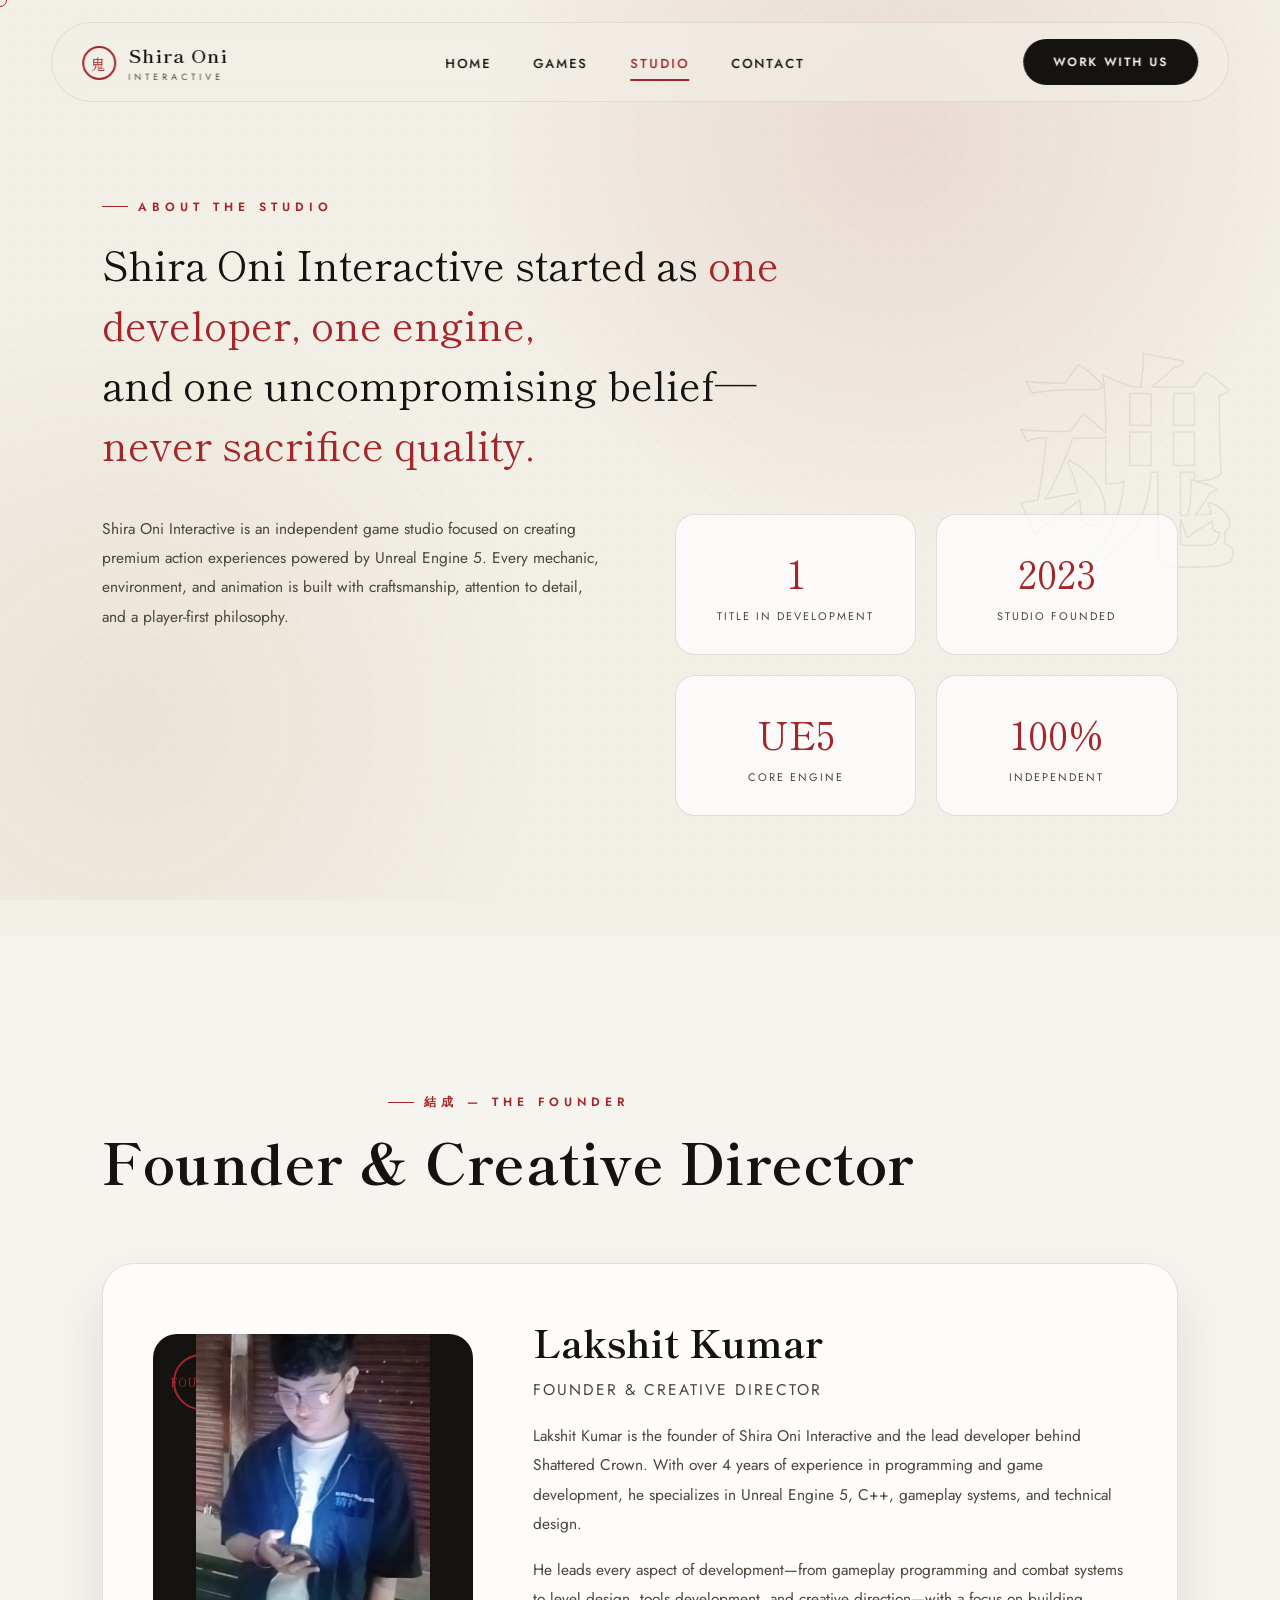
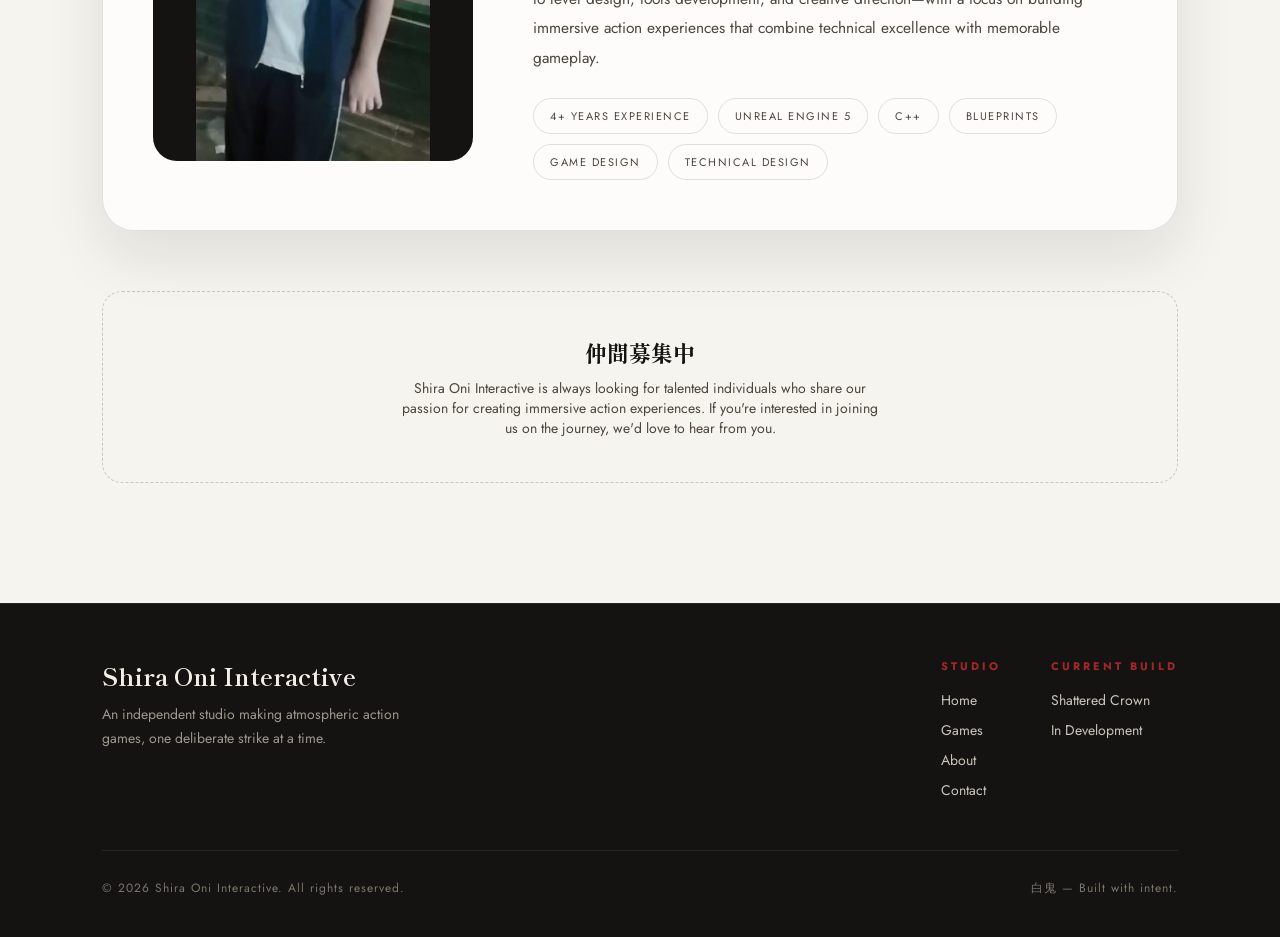
==== about.html @ ad3a768a "Add files via upload" ====
<!DOCTYPE html>
<html lang="en">
<head>
<meta charset="UTF-8">
<meta http-equiv="X-UA-Compatible" content="IE=edge">
<meta name="viewport" content="width=device-width, initial-scale=1.0">
<title>Studio — Shira Oni Interactive</title>
<meta name="description" content="The story of Shira Oni Interactive and its founder.">
<link rel="stylesheet" href="style.css">
</head>
<body>

  <div id="loader">
    <div class="seal-mark">鬼</div>
    <p>Reading the Scroll</p>
  </div>

  <div id="petals"></div>

  <div class="background">
    <div class="wash"></div>
    <div class="wash two"></div>
    <div class="vertical-kanji">魂</div>
  </div>

  <header>
    <nav>
      <a href="index.html" class="logo">
        <span class="mark">鬼</span>
        <div>
          <h2>Shira Oni</h2>
          <span>Interactive</span>
        </div>
      </a>
      <ul>
        <li><a href="index.html">Home</a></li>
        <li><a href="games.html">Games</a></li>
        <li><a href="about.html">Studio</a></li>
        <li><a href="contact.html">Contact</a></li>
      </ul>
      <a href="contact.html" class="hire-btn">Work With Us</a>
      <div class="menu">☰</div>
    </nav>
  </header>

  <!-- Studio intro -->
<section class="about-hero">
    <span class="eyebrow">ABOUT THE STUDIO</span>

    <p class="lede">
        Shira Oni Interactive started as
        <span class="accent">one developer, one engine,</span><br>
        and one uncompromising belief—<br>
        <span class="accent">never sacrifice quality.</span>
    </p>
</section>

  <section style="padding-top:0;">
    <div class="story">
      <div class="story-text stamp-wrap seal-reveal">
        <p>
            Shira Oni Interactive is an independent game studio focused on
          creating premium action experiences powered by Unreal Engine 5.
          Every mechanic, environment, and animation is built with
          craftsmanship, attention to detail, and a player-first philosophy.
        
      </div>

      <div class="story-figures seal-reveal">
        <div class="figure">
          <div class="value">1</div>
          <div class="label">Title In Development</div>
        </div>
        <div class="figure">
          <div class="value">2023</div>
          <div class="label">Studio Founded</div>
        </div>
        <div class="figure">
          <div class="value">UE5</div>
          <div class="label">Core Engine</div>
        </div>
        <div class="figure">
          <div class="value">100%</div>
          <div class="label">Independent</div>
        </div>
      </div>
    </div>
  </section>

  <!-- Founder -->
  <section class="founder" id="team">
    <div class="stamp-wrap seal-reveal">
      <div class="title center">
        <span class="eyebrow" style="justify-content:center">結成 — The Founder</span>
        <h2>Founder & Creative Director</h2>
      </div>
    </div>

 <div class="founder-card seal-reveal">
  <div class="founder-portrait">
    <span class="ring">FOUNDER</span>
    <img src="My.jpeg" alt="Portrait of Lakshit Kumar">
  </div>

  <div class="founder-info">
    <h3>Lakshit Kumar</h3>
    <p class="founder-role">Founder &amp; Creative Director</p>

    <p>
      Lakshit Kumar is the founder of Shira Oni Interactive and the lead developer behind
      <span class="accent">Shattered Crown</span>. With over
      <span class="accent">4 years of experience</span> in programming and game development,
      he specializes in Unreal Engine 5, C++, gameplay systems, and technical design.
    </p>

    <p>
      He leads every aspect of development—from gameplay programming and combat systems
      to level design, tools development, and creative direction—with a focus on building
      immersive action experiences that combine technical excellence with memorable gameplay.
    </p>

    <div class="founder-tags">
      <span>4+ Years Experience</span>
      <span>Unreal Engine 5</span>
      <span>C++</span>
      <span>Blueprints</span>
      <span>Game Design</span>
      <span>Technical Design</span>
    </div>
  </div>
</div>

    <div class="roster-note seal-reveal">
      <h4 class="jp">仲間募集中</h4>
      <p>
Shira Oni Interactive is always looking for talented individuals who share our passion for creating immersive action experiences. If you're interested in joining us on the journey, we'd love to hear from you.
</p>
    </div>
  </section>

  <footer>
    <div class="footer-top">
      <div class="footer-brand">
        <h3>Shira Oni Interactive</h3>
        <p>An independent studio making atmospheric action games, one deliberate strike at a time.</p>
      </div>
      <div class="footer-links">
        <div class="footer-col">
          <h4>Studio</h4>
          <a href="index.html">Home</a>
          <a href="games.html">Games</a>
          <a href="about.html">About</a>
          <a href="contact.html">Contact</a>
        </div>
        <div class="footer-col">
          <h4>Current Build</h4>
          <p>Shattered Crown</p>
          <p>In Development</p>
        </div>
      </div>
    </div>
    <div class="footer-bottom">
      <span>© <span class="year"></span> Shira Oni Interactive. All rights reserved.</span>
      <span>白鬼 — Built with intent.</span>
    </div>
  </footer>

  <div class="cursor"></div>
  <script src="script.js"></script>
</body>
</html>
---- style.css ----
/*=========================================================
    SHIRA ONI INTERACTIVE
    STUDIO SITE — STYLE.CSS
=========================================================*/

@import url('https://fonts.googleapis.com/css2?family=Shippori+Mincho:wght@400;500;600;700;800&family=Jost:wght@300;400;500;600;700&display=swap');

/*==============================
    ROOT / TOKENS
==============================*/
:root{
    --paper:#f2efe6;
    --paper-soft:#e9e4d4;
    --ink:#141311;
    --ink-soft:#4a463d;
    --seal:#a3272a;
    --seal-dark:#7c1d1f;
    --gold:#a1813f;
    --line: rgba(20,19,17,.12);

    --display:'Shippori Mincho', serif;
    --body:'Jost', sans-serif;

    --radius:24px;
    --ease: cubic-bezier(.16,.84,.44,1);
    --shadow: 0 25px 60px rgba(20,19,17,.10);
}

*{ margin:0; padding:0; box-sizing:border-box; }

html{ scroll-behavior:smooth; }

body{
    font-family:var(--body);
    background:var(--paper);
    color:var(--ink);
    overflow-x:hidden;
    position:relative;
    min-height:100vh;
    font-weight:400;
}

a{ text-decoration:none; color:inherit; }
ul{ list-style:none; }
img{ display:block; max-width:100%; }
button{ font-family:inherit; border:none; background:none; cursor:pointer; }

::selection{ background:var(--seal); color:var(--paper); }

::-webkit-scrollbar{ width:9px; }
::-webkit-scrollbar-track{ background:var(--paper-soft); }
::-webkit-scrollbar-thumb{ background:var(--ink); border-radius:50px; }
::-webkit-scrollbar-thumb:hover{ background:var(--seal); }

/*==============================
    UTILITY / TYPE
==============================*/
.eyebrow{
    display:inline-flex;
    align-items:center;
    gap:10px;
    font-size:12px;
    letter-spacing:5px;
    text-transform:uppercase;
    color:var(--seal);
    font-weight:600;
    margin-bottom:18px;
}
.eyebrow::before{
    content:"";
    width:26px;
    height:1px;
    background:var(--seal);
}
.jp{
    font-family:var(--display);
}

/*==============================
    CURSOR (brush dot)
==============================*/
.cursor{
    position:fixed;
    width:14px;
    height:14px;
    border:1.5px solid var(--seal);
    border-radius:50%;
    pointer-events:none;
    transform:translate(-50%,-50%);
    z-index:999999;
    transition:width .2s var(--ease), height .2s var(--ease), background .2s var(--ease), opacity .3s;
    mix-blend-mode:multiply;
}
.cursor.active{
    width:42px; height:42px;
    background:rgba(163,39,42,.14);
}
@media(max-width:900px){ .cursor{ display:none; } }

/*==============================
    PRELOADER — SEAL STAMP
==============================*/
#loader{
    position:fixed; inset:0;
    background:var(--paper);
    display:flex; justify-content:center; align-items:center;
    flex-direction:column;
    z-index:999999;
    transition:opacity .7s var(--ease), visibility .7s;
}
#loader.hidden{ opacity:0; visibility:hidden; pointer-events:none; }
.seal-mark{
    width:110px; height:110px;
    border:3px solid var(--seal);
    border-radius:50%;
    display:flex; align-items:center; justify-content:center;
    font-family:var(--display);
    font-size:44px;
    color:var(--seal);
    transform:scale(2.6) rotate(8deg);
    opacity:0;
    animation: stampDown .7s var(--ease) .15s forwards;
}
#loader p{
    margin-top:22px;
    letter-spacing:5px;
    font-size:11px;
    text-transform:uppercase;
    color:var(--ink-soft);
    opacity:0;
    animation: fadeUp .6s var(--ease) .7s forwards;
}
@keyframes stampDown{
    0%{ transform:scale(2.6) rotate(8deg); opacity:0; }
    60%{ transform:scale(.92) rotate(-3deg); opacity:1; }
    100%{ transform:scale(1) rotate(0deg); opacity:1; }
}
@keyframes fadeUp{
    from{ opacity:0; transform:translateY(10px); }
    to{ opacity:1; transform:translateY(0); }
}

/*==============================
    BACKGROUND
==============================*/
.background{ position:fixed; inset:0; overflow:hidden; z-index:-100; }
.background::before{
    content:"";
    position:absolute; inset:0;
    background-image: radial-gradient(rgba(20,19,17,.06) 1px, transparent 1px);
    background-size:18px 18px;
    opacity:.35;
}
.wash{
    position:absolute;
    width:900px; height:900px;
    border-radius:50%;
    background:radial-gradient(circle, rgba(163,39,42,.10), transparent 65%);
    left:70%; top:15%;
    transform:translate(-50%,-50%);
}
.wash.two{
    left:10%; top:80%;
    background:radial-gradient(circle, rgba(161,129,63,.10), transparent 65%);
}
.vertical-kanji{
    position:absolute;
    right:3%; top:50%;
    transform:translateY(-50%);
    font-family:var(--display);
    font-size:230px;
    font-weight:800;
    color:transparent;
    -webkit-text-stroke:1.5px rgba(20,19,17,.07);
    user-select:none;
}
#petals{ position:fixed; inset:0; pointer-events:none; overflow:hidden; z-index:5; }
.petal{
    position:fixed; top:-40px;
    width:14px; height:14px;
    background:#c98b8f;
    border-radius:13px 13px 2px 13px;
    transform:rotate(45deg);
    pointer-events:none;
    opacity:.75;
    animation: petalFall linear forwards;
}
@keyframes petalFall{
    0%{ transform:translateY(-40px) rotate(0deg); opacity:0; }
    10%{ opacity:.8; }
    100%{ transform:translateY(120vh) translateX(200px) rotate(680deg); opacity:0; }
}

/*==============================
    HEADER / NAV
==============================*/
header{
    position:fixed; top:22px; left:50%;
    transform:translateX(-50%);
    width:92%; max-width:1400px;
    z-index:1000;
    transition:.4s var(--ease);
}
nav{
    display:flex; justify-content:space-between; align-items:center;
    padding:16px 30px;
    border-radius:60px;
    background:rgba(242,239,230,.6);
    backdrop-filter:blur(16px);
    border:1px solid rgba(20,19,17,.08);
    transition:.35s;
}
header.scrolled nav{
    background:rgba(242,239,230,.92);
    box-shadow: var(--shadow);
}
.logo{ display:flex; align-items:center; gap:12px; }
.logo .mark{
    width:34px; height:34px;
    border:2px solid var(--seal);
    border-radius:50%;
    display:flex; align-items:center; justify-content:center;
    font-family:var(--display);
    font-size:15px;
    color:var(--seal);
    transition:.4s;
}
.logo:hover .mark{ transform:rotate(18deg) scale(1.08); }
.logo h2{
    font-family:var(--display);
    font-size:19px;
    font-weight:600;
    letter-spacing:1px;
}
.logo span{
    display:block;
    font-size:9px;
    letter-spacing:4px;
    color:var(--ink-soft);
    text-transform:uppercase;
    margin-top:2px;
}
nav ul{ display:flex; gap:42px; }
nav ul li a{
    position:relative;
    font-size:13px; font-weight:500;
    letter-spacing:2px;
    text-transform:uppercase;
    transition:.3s;
}
nav ul li a::after{
    content:""; position:absolute; left:0; bottom:-8px;
    width:0; height:1.5px; background:var(--seal);
    transition:.35s var(--ease);
}
nav ul li a:hover, nav ul li a.active{ color:var(--seal); }
nav ul li a.active::after, nav ul li a:hover::after{ width:100%; }

.hire-btn{
    padding:14px 30px;
    border-radius:50px;
    background:var(--ink);
    color:var(--paper);
    font-size:12px; font-weight:600;
    letter-spacing:2px; text-transform:uppercase;
    overflow:hidden; position:relative;
    transition:.35s;
}
.hire-btn::before{
    content:""; position:absolute; left:-120%; top:0;
    width:70%; height:100%;
    background:linear-gradient(90deg, transparent, rgba(255,255,255,.35), transparent);
    transform:skewX(-25deg); transition:.8s;
}
.hire-btn:hover{ background:var(--seal); transform:translateY(-4px); }
.hire-btn:hover::before{ left:160%; }

.menu{ display:none; font-size:26px; cursor:pointer; }

@media(max-width:920px){
    nav ul{
        position:fixed; right:-100%; top:0;
        width:280px; height:100vh;
        background:var(--paper);
        display:flex; flex-direction:column; justify-content:center; gap:38px;
        padding-left:45px;
        transition:.45s var(--ease);
        box-shadow:-10px 0 40px rgba(0,0,0,.12);
    }
    nav ul.active{ right:0; }
    .hire-btn{ display:none; }
    .menu{ display:block; }
}

/*==============================
    SECTION SHELL
==============================*/
section{ padding:150px 8% 120px; position:relative; }
.section-tight{ padding-top:170px; }
.title{ margin-bottom:70px; position:relative; }
.title.center{ text-align:center; }
.title h2{
    font-family:var(--display);
    font-size:56px;
    font-weight:700;
    letter-spacing:.5px;
    line-height:1.15;
}

/*==============================
    SEAL STAMP REVEAL
==============================*/
.stamp-wrap{ position:relative; display:inline-block; }
.seal-reveal{
    opacity:0;
    transform:translateY(46px);
    transition:opacity .8s var(--ease), transform .8s var(--ease);
}
.seal-reveal.show{ opacity:1; transform:translateY(0); }
.seal-stamp{
    position:absolute;
    width:120px; height:120px;
    border:3px solid var(--seal);
    border-radius:50%;
    top:-30px; right:-40px;
    display:flex; align-items:center; justify-content:center;
    font-family:var(--display);
    font-size:13px; letter-spacing:2px;
    color:var(--seal);
    text-align:center;
    transform:scale(2.4) rotate(-14deg);
    opacity:0;
    pointer-events:none;
    z-index:5;
}
.seal-stamp.stamped{
    animation: stampDown .55s var(--ease) forwards;
}

/*==============================
    BUTTONS (generic)
==============================*/
.btn-outline{
    display:inline-flex; align-items:center; gap:10px;
    padding:16px 34px;
    border:1.5px solid var(--ink);
    border-radius:50px;
    font-size:13px; font-weight:600; letter-spacing:1.5px; text-transform:uppercase;
    transition:.35s;
}
.btn-outline:hover{ background:var(--ink); color:var(--paper); transform:translateY(-4px); }

/*==============================
    FOOTER
==============================*/
footer{
    background:var(--ink);
    color:var(--paper);
    padding:55px 8% 40px;
    position:relative;
}
footer::before{
    content:""; position:absolute; top:0; left:0; width:100%; height:1px;
    background:rgba(255,255,255,.08);
}
.footer-top{
    display:flex; justify-content:space-between; align-items:flex-start;
    flex-wrap:wrap; gap:40px;
    padding-bottom:40px;
}
.footer-brand h3{ font-family:var(--display); font-size:24px; margin-bottom:10px; }
.footer-brand p{ color:#9c988c; font-size:14px; max-width:320px; line-height:1.7; }
.footer-links{ display:flex; gap:50px; flex-wrap:wrap; }
.footer-col h4{ font-size:11px; letter-spacing:3px; text-transform:uppercase; color:var(--seal); margin-bottom:16px; }
.footer-col a, .footer-col p{ display:block; color:#c9c6bb; font-size:14px; margin-bottom:10px; transition:.3s; }
.footer-col a:hover{ color:var(--paper); padding-left:4px; }
.footer-bottom{
    display:flex; justify-content:space-between; align-items:center;
    flex-wrap:wrap; gap:15px;
    padding-top:28px;
    border-top:1px solid rgba(255,255,255,.08);
    font-size:12px; letter-spacing:1px; color:#7a776c;
}

@media(max-width:768px){
    section{ padding:130px 6% 90px; }
    .title h2{ font-size:38px; }
    footer{ padding:45px 6% 30px; }
}

/*=========================================================
    HOME — HERO
=========================================================*/
.hero{
    min-height:100vh;
    display:grid;
    grid-template-columns:54% 46%;
    align-items:center;
    padding:0 8%;
    position:relative;
    overflow:hidden;
}
.hero-left{ z-index:20; max-width:640px; }
.hero-left .eyebrow{ opacity:0; animation: fadeUp .8s var(--ease) .3s forwards; }
.hero-left h1{
    font-family:var(--display);
    font-size:84px;
    line-height:1.06;
    font-weight:700;
    letter-spacing:.5px;
    margin-bottom:28px;
    overflow:hidden;
}
.hero-left h1 span{
    display:block;
    transform:translateY(110%);
    animation: lineUp .9s var(--ease) forwards;
}
.hero-left h1 span:nth-child(1){ animation-delay:.45s; }
.hero-left h1 span:nth-child(2){ animation-delay:.6s; color:var(--seal); }
.hero-left h1 span:nth-child(3){ animation-delay:.75s; }
@keyframes lineUp{ to{ transform:translateY(0); } }

.hero-left p{
    font-size:17px; color:var(--ink-soft); line-height:1.9;
    max-width:460px; margin-bottom:42px;
    opacity:0; animation: fadeUp .8s var(--ease) 1s forwards;
}
.hero-buttons{ display:flex; gap:20px; opacity:0; animation: fadeUp .8s var(--ease) 1.15s forwards; }
.btn-dark{
    padding:17px 36px; background:var(--ink); color:var(--paper);
    border-radius:50px; font-size:13px; font-weight:600; letter-spacing:1.5px; text-transform:uppercase;
    position:relative; overflow:hidden; transition:.35s;
}
.btn-dark::before{
    content:""; position:absolute; left:-120%; top:0; width:70%; height:100%;
    background:linear-gradient(90deg, transparent, rgba(255,255,255,.35), transparent);
    transform:skewX(-25deg); transition:.8s;
}
.btn-dark:hover{ background:var(--seal); transform:translateY(-4px); }
.btn-dark:hover::before{ left:160%; }

.hero-right{
    position:absolute; right:-1%; bottom:0;
    width:47%; height:100%;
    display:flex; justify-content:center; align-items:flex-end;
    z-index:5;
}
.hero-right img{
    width:auto; height:88vh; max-width:none; object-fit:contain;
    user-select:none; pointer-events:none;
    filter: drop-shadow(0 45px 70px rgba(20,19,17,.25));
    opacity:0;
    animation: riseIn 1.3s var(--ease) .3s forwards, floatHero 6s ease-in-out 1.6s infinite;
}
@keyframes riseIn{
    from{ opacity:0; transform:translateY(60px) scale(1.02); }
    to{ opacity:1; transform:translateY(0) scale(1); }
}
@keyframes floatHero{
    0%,100%{ transform:translateY(0); }
    50%{ transform:translateY(-14px); }
}
.hero-right::before{
    content:""; position:absolute; width:380px; height:40px;
    background:rgba(20,19,17,.16); border-radius:50%; filter:blur(20px);
    bottom:5px; left:50%; transform:translateX(-50%); z-index:-1;
}
.eye-glow{
    position:absolute;
    width:10px;height:10px;border-radius:50%;
    background:var(--seal);
    box-shadow:0 0 18px 6px rgba(163,39,42,.55);
    top:31%; left:52%;
    animation: eyePulse 2.4s ease-in-out infinite;
    z-index:6; pointer-events:none;
}
@keyframes eyePulse{
    0%,100%{ opacity:.55; transform:scale(1); }
    50%{ opacity:1; transform:scale(1.5); }
}

.hero::before{
    content:"影"; position:absolute; left:6%; top:120px;
    font-family:var(--display); font-size:200px; font-weight:800;
    color:transparent; -webkit-text-stroke:1.5px rgba(20,19,17,.06);
    z-index:1;
}
.scroll-cue{
    position:absolute; left:50%; bottom:34px; transform:translateX(-50%);
    letter-spacing:4px; font-size:11px; color:var(--ink-soft);
    text-transform:uppercase;
    display:flex; flex-direction:column; align-items:center; gap:10px;
    opacity:0; animation: fadeUp .8s var(--ease) 1.4s forwards;
}
.scroll-cue::after{ content:""; width:1.5px; height:40px; background:var(--seal); animation:bounce 2s infinite; }
@keyframes bounce{ 0%,100%{ transform:translateY(0); opacity:1;} 50%{ transform:translateY(10px); opacity:.4; } }

@media(max-width:1150px){
    .hero{ grid-template-columns:1fr; text-align:center; padding-top:150px; min-height:auto; }
    .hero-left{ margin:auto; }
    .hero-buttons{ justify-content:center; }
    .hero-right{ position:relative; width:100%; right:0; margin-top:30px; height:auto; }
    .hero-right img{ height:60vh; }
    .hero::before{ left:50%; transform:translateX(-50%); }
    .eye-glow{ display:none; }
}
@media(max-width:768px){
    .hero-left h1{ font-size:48px; }
    .hero-left p{ font-size:15px; }
    .hero-right img{ height:44vh; }
}

/*=========================================================
    HOME — PILLARS
=========================================================*/
.pillars{ background:rgba(255,255,255,.3); }
.pillar-grid{ display:grid; grid-template-columns:repeat(3,1fr); gap:32px; }
.pillar{
    position:relative;
    background:rgba(255,255,255,.7);
    backdrop-filter:blur(14px);
    border:1px solid var(--line);
    border-radius:var(--radius);
    padding:44px 38px;
    transition:.4s var(--ease);
    box-shadow: var(--shadow);
}
.pillar:hover{ transform:translateY(-10px); border-color:rgba(163,39,42,.35); }
.pillar .num{
    font-family:var(--display); font-size:13px; color:var(--seal); letter-spacing:2px;
    margin-bottom:22px; display:block;
}
.pillar h3{ font-family:var(--display); font-size:26px; margin-bottom:16px; }
.pillar p{ color:var(--ink-soft); line-height:1.8; font-size:15px; margin-bottom:22px; }
.pillar a{ font-size:12px; font-weight:600; letter-spacing:2px; text-transform:uppercase; color:var(--ink); border-bottom:1px solid var(--ink); padding-bottom:3px; transition:.3s; }
.pillar a:hover{ color:var(--seal); border-color:var(--seal); }

/*=========================================================
    HOME — MANIFESTO / MARQUEE
=========================================================*/
.manifesto{ text-align:center; }
.manifesto p{
    font-family:var(--display);
    font-size:38px; line-height:1.55; max-width:900px; margin:0 auto;
}
.manifesto p .accent{ color:var(--seal); }

.marquee{
    overflow:hidden; white-space:nowrap;
    border-top:1px solid var(--line); border-bottom:1px solid var(--line);
    padding:26px 0;
}
.marquee-track{
    display:inline-block; padding-left:100%;
    animation: scrollLeft 26s linear infinite;
}
.marquee-track span{
    font-family:var(--display); font-size:22px; margin:0 40px; color:var(--ink-soft);
}
.marquee-track span.dot{ color:var(--seal); }
@keyframes scrollLeft{ from{ transform:translateX(0); } to{ transform:translateX(-100%); } }

@media(max-width:1150px){
    .pillar-grid{ grid-template-columns:1fr; }
    .manifesto p{ font-size:26px; }
}

/*=========================================================
    GAMES PAGE
=========================================================*/
.games-hero{ padding-top:190px; padding-bottom:60px; text-align:center; }
.games-hero h1{ font-family:var(--display); font-size:64px; margin-bottom:20px; }
.games-hero p{ color:var(--ink-soft); max-width:620px; margin:0 auto; font-size:16px; line-height:1.8; }

.game-grid{
    display:grid;
    grid-template-columns:repeat(3, 1fr);
    gap:34px;
}
.game-card{
    position:relative;
    border-radius:var(--radius);
    overflow:hidden;
    background:var(--ink);
    color:var(--paper);
    min-height:440px;
    padding:34px;
    display:flex; flex-direction:column; justify-content:flex-end;
    cursor:pointer;
    border:1px solid rgba(255,255,255,.06);
    transition:.5s var(--ease);
}
.game-card:not(.locked):hover{ transform:translateY(-12px); box-shadow:0 40px 80px rgba(20,19,17,.35); }
.game-card .tag{
    position:absolute; top:28px; left:28px;
    font-size:11px; letter-spacing:3px; text-transform:uppercase;
    color:var(--seal);
    display:flex; align-items:center; gap:8px;
}
.game-card .tag::before{ content:""; width:7px; height:7px; border-radius:50%; background:var(--seal); }
.game-card h3{ font-family:var(--display); font-size:32px; margin-bottom:10px; position:relative; z-index:2; }
.game-card .genre{ font-size:13px; color:#b8b4a6; letter-spacing:1px; margin-bottom:16px; position:relative; z-index:2; }
.game-card .open-cue{
    display:inline-flex; align-items:center; gap:8px;
    font-size:11px; letter-spacing:2px; text-transform:uppercase;
    color:var(--paper); opacity:.75;
    position:relative; z-index:2;
}
.game-card .open-cue svg{ width:14px; height:14px; transition:.35s; }
.game-card:hover .open-cue svg{ transform:translateX(5px); }

.game-card::before{
    content:""; position:absolute; inset:0;
    background: radial-gradient(circle at 75% 20%, rgba(163,39,42,.35), transparent 55%);
    opacity:.7; transition:.5s;
}
.game-card:hover::before{ opacity:1; }
.game-card .crest{
    position:absolute; right:-30px; top:-30px;
    font-family:var(--display); font-size:200px; font-weight:800;
    color:rgba(255,255,255,.04);
}

.game-card.locked{
    cursor:default;
    background:var(--paper-soft);
    color:var(--ink);
    align-items:center; justify-content:center; text-align:center;
    border:1px dashed rgba(20,19,17,.2);
}
.game-card.locked .lock-icon{ font-size:26px; margin-bottom:16px; opacity:.5; }
.game-card.locked h3{ font-size:22px; color:var(--ink-soft); }
.game-card.locked p{ font-size:13px; color:#8b8778; margin-top:8px; letter-spacing:1px; text-transform:uppercase; }

@media(max-width:1100px){ .game-grid{ grid-template-columns:1fr 1fr; } }
@media(max-width:700px){
    .game-grid{ grid-template-columns:1fr; }
    .games-hero h1{ font-size:42px; }
}

/*==============================
    GAME MODAL
==============================*/
.modal-overlay{
    position:fixed; inset:0; z-index:9998;
    background:rgba(20,19,17,.6);
    backdrop-filter:blur(6px);
    opacity:0; visibility:hidden;
    transition:.4s var(--ease);
    display:flex; align-items:center; justify-content:center;
    padding:30px;
}
.modal-overlay.open{ opacity:1; visibility:visible; }
.modal-box{
    background:var(--paper);
    border-radius:28px;
    width:100%; max-width:780px;
    max-height:86vh;
    overflow-y:auto;
    position:relative;
    padding:54px;
    transform:scale(.9) translateY(30px);
    opacity:0;
    transition:.45s var(--ease);
    box-shadow:0 60px 120px rgba(0,0,0,.4);
}
.modal-overlay.open .modal-box{ transform:scale(1) translateY(0); opacity:1; }
.modal-close{
    position:absolute; top:26px; right:26px;
    width:42px; height:42px; border-radius:50%;
    border:1px solid var(--line);
    display:flex; align-items:center; justify-content:center;
    font-size:18px; transition:.3s;
}
.modal-close:hover{ background:var(--ink); color:var(--paper); transform:rotate(90deg); }

.modal-eyebrow{ display:flex; align-items:center; gap:10px; margin-bottom:16px; }
.modal-eyebrow span{ font-size:11px; letter-spacing:3px; text-transform:uppercase; color:var(--seal); }
.modal-box h2{ font-family:var(--display); font-size:40px; margin-bottom:6px; }
.modal-genre{ font-size:14px; color:var(--ink-soft); margin-bottom:30px; letter-spacing:.5px; }

.gameplay-list{
    display:grid; grid-template-columns:repeat(2,1fr); gap:14px;
    margin-bottom:36px;
}
.gameplay-list li{
    background:rgba(255,255,255,.65);
    border:1px solid var(--line);
    border-radius:14px;
    padding:16px 18px;
    font-size:13.5px;
    display:flex; align-items:flex-start; gap:10px;
    line-height:1.5;
}
.gameplay-list li::before{ content:"侍"; font-family:var(--display); color:var(--seal); font-size:15px; flex-shrink:0; }

.modal-box .synopsis-label{ font-size:11px; letter-spacing:3px; text-transform:uppercase; color:var(--ink-soft); margin-bottom:10px; }
.modal-box .synopsis{ font-size:15.5px; line-height:1.9; color:var(--ink); margin-bottom:10px; }

@media(max-width:600px){
    .modal-box{ padding:36px 24px; }
    .modal-box h2{ font-size:30px; }
    .gameplay-list{ grid-template-columns:1fr; }
}

/*=========================================================
    ABOUT PAGE
=========================================================*/
.about-hero{ padding-top:190px; padding-bottom:40px; }
.about-hero .lede{
    font-family:var(--display); font-size:40px; line-height:1.5; max-width:820px;
}
.about-hero .lede .accent{ color:var(--seal); }

.story{
    display:grid; grid-template-columns:1fr 1fr; gap:70px; align-items:start;
}
.story .story-text p{ color:var(--ink-soft); line-height:1.9; margin-bottom:22px; font-size:15.5px; }
.story-figures{ display:grid; grid-template-columns:1fr 1fr; gap:20px; }
.figure{
    background:rgba(255,255,255,.7); border:1px solid var(--line); border-radius:20px;
    padding:30px; text-align:center;
}
.figure .value{ font-family:var(--display); font-size:38px; color:var(--seal); }
.figure .label{ font-size:11px; letter-spacing:2px; text-transform:uppercase; color:var(--ink-soft); margin-top:8px; }

.founder{ background:rgba(255,255,255,.32); }
.founder-card{
    display:grid; grid-template-columns:320px 1fr; gap:60px; align-items:center;
    background:rgba(255,255,255,.7);
    border:1px solid var(--line);
    border-radius:32px;
    padding:50px;
    box-shadow:var(--shadow);
}
.founder-portrait{
    position:relative;
    border-radius:24px;
    overflow:hidden;
    background:var(--ink);
    aspect-ratio:3/4;
    display:flex; align-items:flex-end; justify-content:center;
}
.founder-portrait img{ height:105%; width:auto; max-width:none; object-fit:contain; filter:grayscale(.1); }
.founder-portrait .ring{
    position:absolute; top:20px; left:20px;
    width:56px; height:56px; border-radius:50%;
    border:2px solid var(--seal);
    display:flex; align-items:center; justify-content:center;
    font-family:var(--display); color:var(--seal); font-size:11px; text-align:center;
    background:rgba(20,19,17,.4); backdrop-filter:blur(4px);
}
.founder-info h3{ font-family:var(--display); font-size:38px; margin-bottom:6px; }
.founder-role{ color:var(--seal); font-size:13px; letter-spacing:2px; text-transform:uppercase; margin-bottom:24px; }
.founder-info p{ color:var(--ink-soft); line-height:1.9; font-size:15.5px; margin-bottom:16px; }
.founder-tags{ display:flex; flex-wrap:wrap; gap:10px; margin-top:26px; }
.founder-tags span{
    font-size:11px; letter-spacing:1.5px; text-transform:uppercase;
    padding:9px 16px; border:1px solid var(--line); border-radius:50px; color:var(--ink-soft);
}

.roster-note{
    margin-top:60px; text-align:center;
    border:1px dashed rgba(20,19,17,.2);
    border-radius:20px; padding:44px;
}
.roster-note h4{ font-family:var(--display); font-size:22px; margin-bottom:10px; }
.roster-note p{ color:var(--ink-soft); font-size:14px; max-width:480px; margin:0 auto; }

@media(max-width:1000px){
    .story{ grid-template-columns:1fr; }
    .founder-card{ grid-template-columns:1fr; padding:36px; }
    .founder-portrait{ max-width:280px; margin:0 auto; }
}
@media(max-width:600px){
    .about-hero .lede{ font-size:28px; }
}

/*=========================================================
    CONTACT PAGE
=========================================================*/
.contact-hero{ padding-top:190px; text-align:center; padding-bottom:20px; }
.contact-hero h1{ font-family:var(--display); font-size:60px; margin-bottom:18px; }
.contact-hero p{ color:var(--ink-soft); max-width:560px; margin:0 auto; line-height:1.8; }

.contact-grid{
    display:grid; grid-template-columns:1fr 1fr; gap:60px; align-items:start;
}
.contact-form{ display:flex; flex-direction:column; gap:22px; }
.field{ display:flex; flex-direction:column; gap:8px; }
.field label{ font-size:11px; letter-spacing:2px; text-transform:uppercase; color:var(--ink-soft); }
.field input, .field textarea, .field select{
    font-family:var(--body);
    background:rgba(255,255,255,.6);
    border:1px solid var(--line);
    border-radius:14px;
    padding:16px 18px;
    font-size:14.5px;
    color:var(--ink);
    transition:.3s;
    resize:vertical;
}
.field input:focus, .field textarea:focus, .field select:focus{
    outline:none; border-color:var(--seal); background:rgba(255,255,255,.9);
}
.submit-btn{
    align-self:flex-start;
    padding:17px 40px; background:var(--ink); color:var(--paper);
    border-radius:50px; font-size:13px; font-weight:600; letter-spacing:1.5px; text-transform:uppercase;
    transition:.35s;
}
.submit-btn:hover{ background:var(--seal); transform:translateY(-4px); }
.form-note{
    margin-top:14px; font-size:13px; color:var(--seal);
    opacity:0; height:0; overflow:hidden; transition:.4s;
}
.form-note.show{ opacity:1; height:auto; }

.contact-side{ display:flex; flex-direction:column; gap:22px; }
.info-box{
    background:rgba(255,255,255,.7); border:1px solid var(--line); border-radius:20px;
    padding:30px; transition:.35s;
}
.info-box:hover{ transform:translateY(-6px); box-shadow:var(--shadow); }
.info-box h4{ font-family:var(--display); font-size:19px; margin-bottom:8px; }
.info-box p, .info-box a{ color:var(--ink-soft); font-size:14px; line-height:1.7; }

@media(max-width:950px){
    .contact-grid{ grid-template-columns:1fr; }
    .contact-hero h1{ font-size:38px; }
}

/*==============================
    MODAL — TRAILER VIDEO
==============================*/
.modal-video{
    position:relative;
    width:calc(100% + 108px);
    margin:-54px -54px 32px;
    aspect-ratio:16/9;
    overflow:hidden;
    background:var(--ink);
    display:flex;
    align-items:center;
    justify-content:center;
    border-radius:28px 28px 0 0;
}
.modal-video .video-poster{
    position:absolute; inset:0;
    width:100%; height:110%;
    object-fit:cover;
    object-position:center 15%;
    filter:brightness(.55) saturate(.9);
    transform:scale(1.08);
}
.modal-video::after{
    content:"";
    position:absolute; inset:0;
    background:linear-gradient(180deg, rgba(20,19,17,.25), rgba(20,19,17,.65));
}
.modal-video .play-btn{
    position:relative; z-index:2;
    width:78px; height:78px;
    border-radius:50%;
    background:rgba(242,239,230,.92);
    color:var(--seal);
    display:flex; align-items:center; justify-content:center;
    transition:.35s var(--ease);
    box-shadow:0 0 0 0 rgba(163,39,42,.5);
    animation: playPulse 2.4s ease-in-out infinite;
}
.modal-video .play-btn svg{ width:28px; height:28px; margin-left:4px; }
.modal-video .play-btn:hover{ transform:scale(1.1); background:var(--seal); color:var(--paper); }
@keyframes playPulse{
    0%{ box-shadow:0 0 0 0 rgba(163,39,42,.45); }
    70%{ box-shadow:0 0 0 22px rgba(163,39,42,0); }
    100%{ box-shadow:0 0 0 0 rgba(163,39,42,0); }
}
.modal-video .video-label{
    position:absolute; bottom:18px; left:24px; z-index:2;
    font-size:11px; letter-spacing:3px; text-transform:uppercase; color:var(--paper);
    opacity:.85;
}
.modal-video iframe{
    position:absolute; inset:0; width:100%; height:100%; border:0; z-index:3;
}
@media(max-width:600px){
    .modal-video{ width:calc(100% + 48px); margin:-36px -24px 26px; }
    .modal-video .play-btn{ width:62px; height:62px; }
    .modal-video .play-btn svg{ width:22px; height:22px; }
}
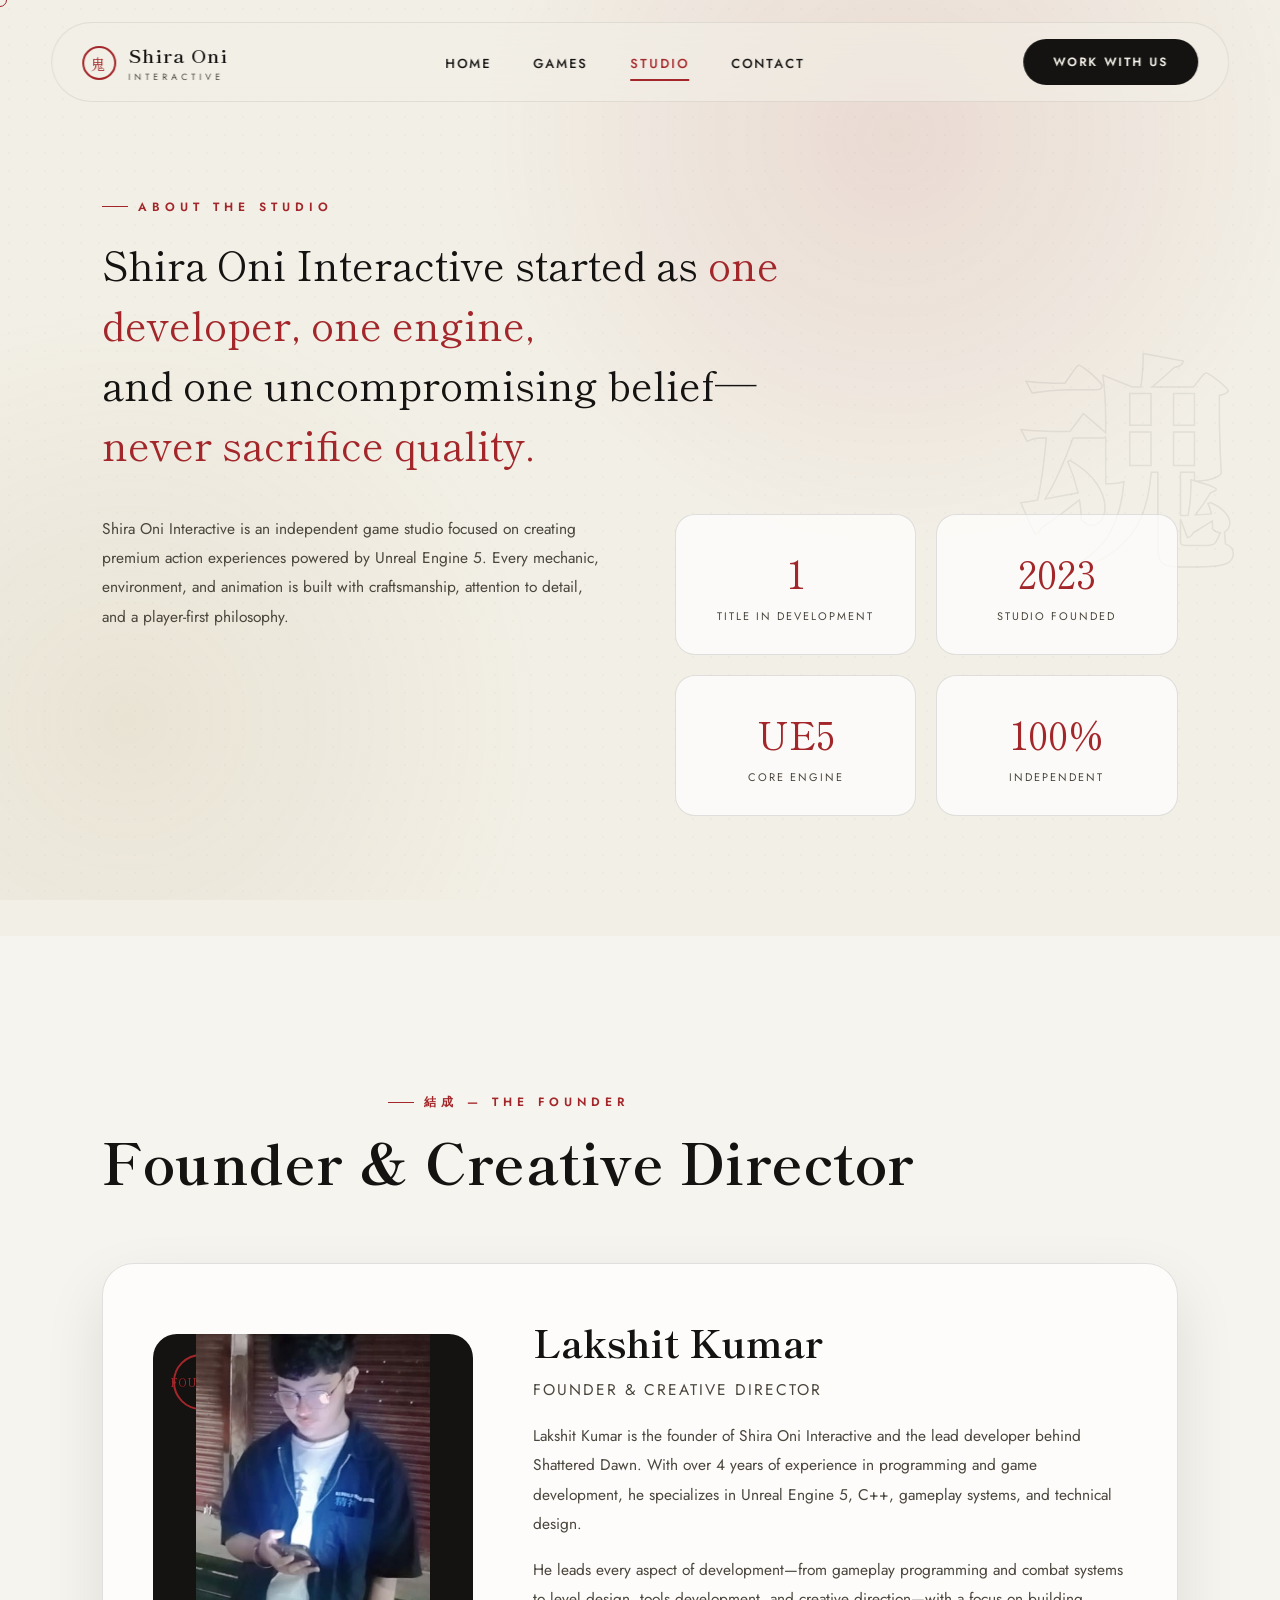
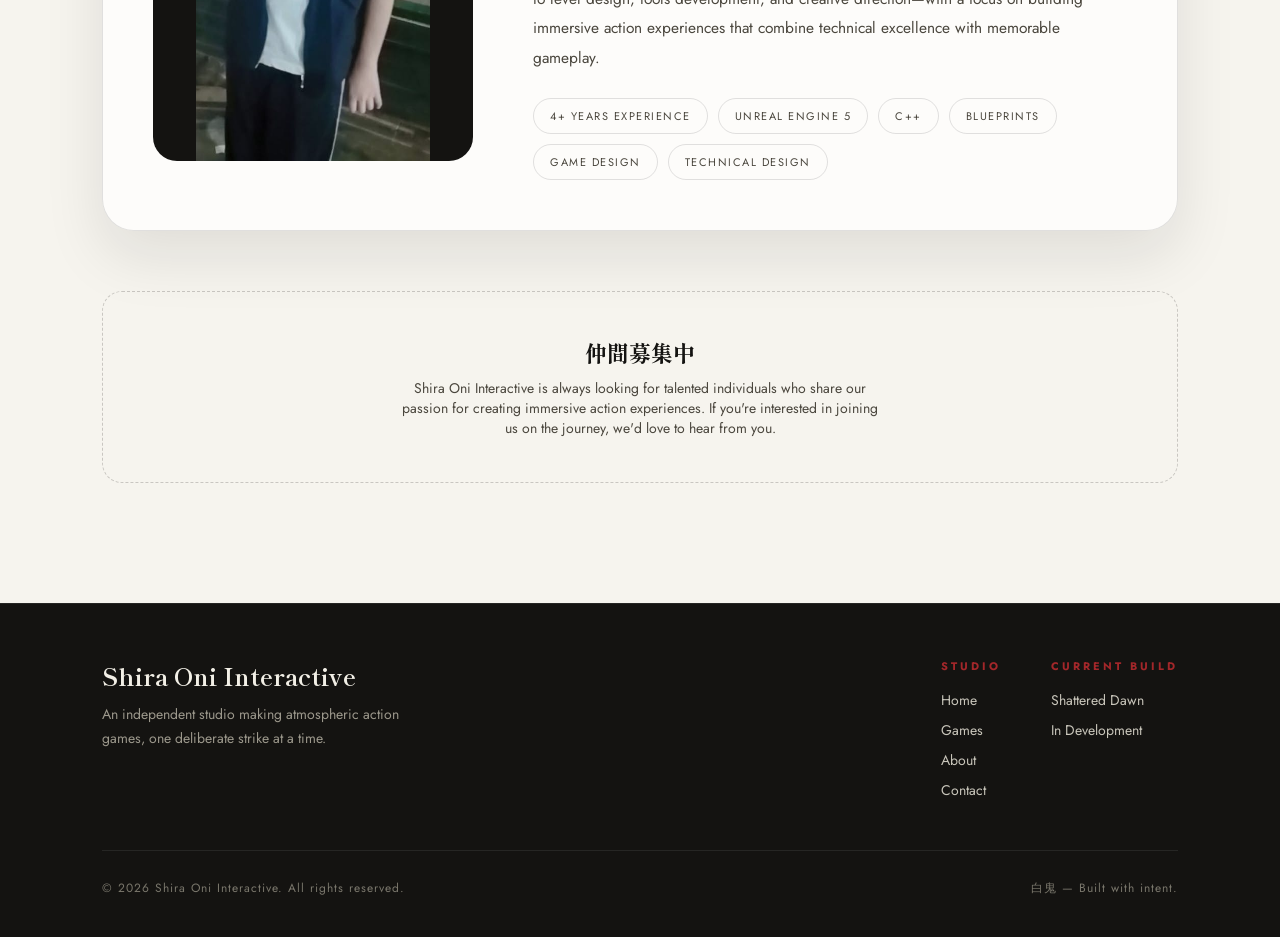
==== commit 93f7056d: "Update game title from 'Shattered Crown' to 'Shattered Dawn'" ====
--- a/about.html
+++ b/about.html
@@ -62,8 +62,7 @@
             Shira Oni Interactive is an independent game studio focused on
           creating premium action experiences powered by Unreal Engine 5.
           Every mechanic, environment, and animation is built with
-          craftsmanship, attention to detail, and a player-first philosophy.
-        
+          craftsmanship, attention to detail, and a player-first philosophy.</p>
       </div>
 
       <div class="story-figures seal-reveal">
@@ -108,7 +107,7 @@
 
     <p>
       Lakshit Kumar is the founder of Shira Oni Interactive and the lead developer behind
-      <span class="accent">Shattered Crown</span>. With over
+      <span class="accent">Shattered Dawn</span>. With over
       <span class="accent">4 years of experience</span> in programming and game development,
       he specializes in Unreal Engine 5, C++, gameplay systems, and technical design.
     </p>
@@ -154,7 +153,7 @@
         </div>
         <div class="footer-col">
           <h4>Current Build</h4>
-          <p>Shattered Crown</p>
+          <p>Shattered Dawn</p>
           <p>In Development</p>
         </div>
       </div>
